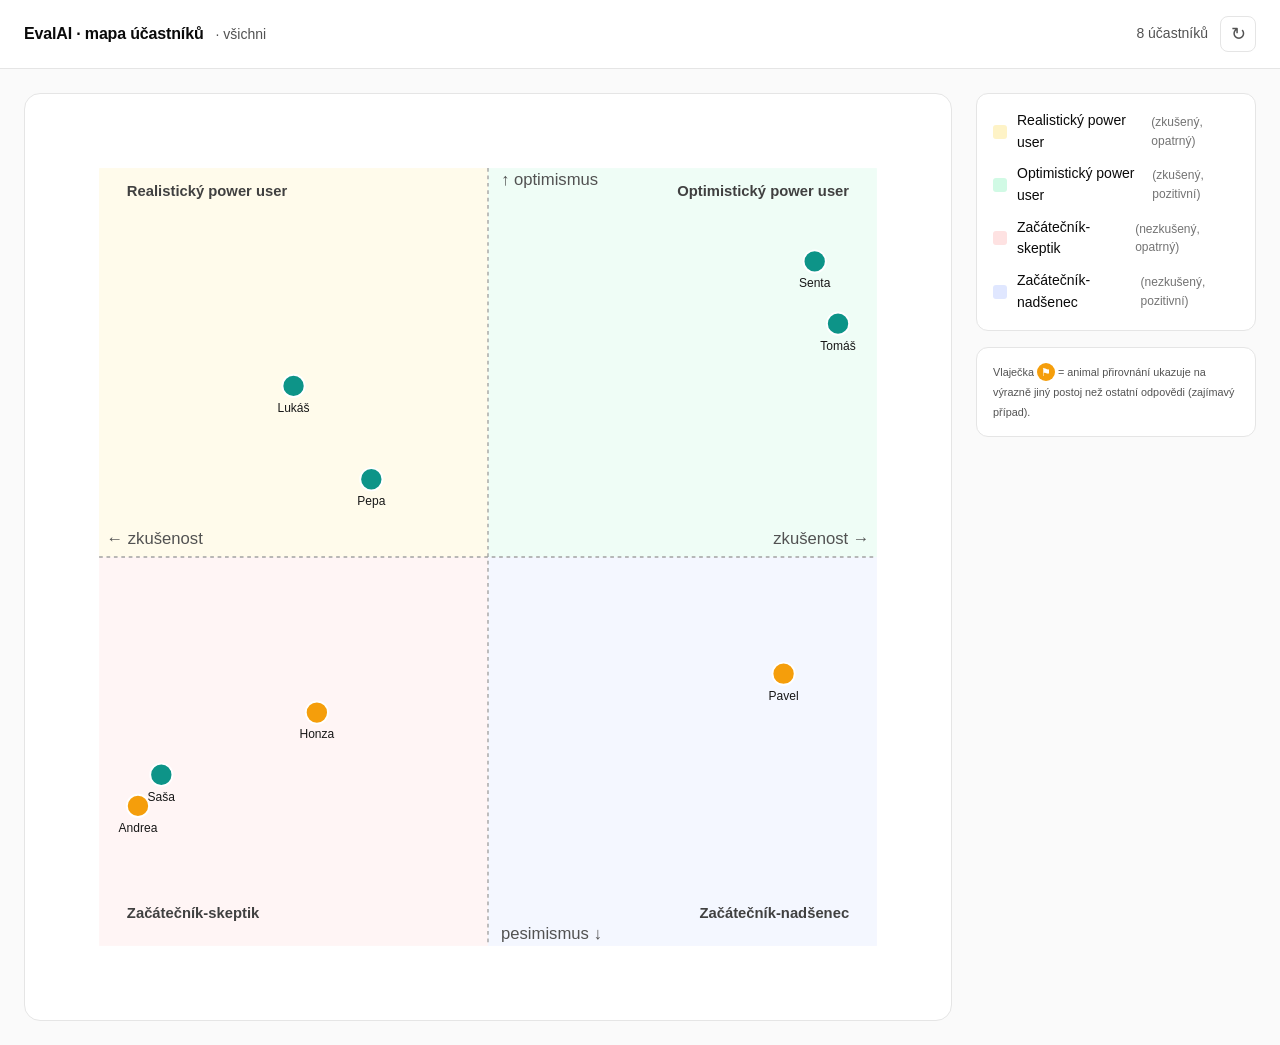
==== src/dashboard.html @ 33021b80 "feat: complete EvalAI v0.1 Frontend (Netlify): - src/index.html — step-by-step formulář, 10 otázek, " ====
<!DOCTYPE html>
<html lang="cs">
<head>
  <meta charset="UTF-8">
  <meta name="viewport" content="width=device-width, initial-scale=1.0">
  <meta name="theme-color" content="#0d9488">
  <title>EvalAI — mapa účastníků</title>
  <link rel="stylesheet" href="style.css">
  <link rel="stylesheet" href="dashboard.css">
</head>
<body class="dashboard-body">
  <header class="dash-header">
    <div class="dash-title">
      <strong>EvalAI · mapa účastníků</strong>
      <span id="workshop-label"></span>
    </div>
    <div class="dash-meta">
      <span id="count">0 účastníků</span>
      <button id="refresh-btn" class="btn-icon" title="Obnovit">↻</button>
    </div>
  </header>

  <main class="dash-main">
    <div id="plot-wrap" class="plot-wrap">
      <svg id="plot" viewBox="0 0 1000 1000" preserveAspectRatio="xMidYMid meet"></svg>
      <div id="tooltip" class="tooltip" hidden></div>
    </div>

    <aside class="legend">
      <div class="quadrant-legend">
        <div class="ql-row"><span class="ql-q tl"></span> Realistický power user <small>(zkušený, opatrný)</small></div>
        <div class="ql-row"><span class="ql-q tr"></span> Optimistický power user <small>(zkušený, pozitivní)</small></div>
        <div class="ql-row"><span class="ql-q bl"></span> Začátečník-skeptik <small>(nezkušený, opatrný)</small></div>
        <div class="ql-row"><span class="ql-q br"></span> Začátečník-nadšenec <small>(nezkušený, pozitivní)</small></div>
      </div>
      <div class="archetype-key">
        <small>Vlaječka <span class="flag">⚑</span> = animal přirovnání ukazuje na výrazně jiný postoj než ostatní odpovědi (zajímavý případ).</small>
      </div>
    </aside>
  </main>

  <div id="loading" class="loading" hidden>Načítám…</div>
  <div id="error" class="error-banner" hidden></div>

  <script src="config.js"></script>
  <script src="dashboard.js"></script>
</body>
</html>
---- src/style.css ----
/* EvalAI dotazník — moderní, elegantní, mobile-first
 * Paleta: near-white pozadí, near-black text, teal akcent
 */

:root {
  --bg: #ffffff;
  --bg-soft: #fafafa;
  --text: #0a0a0a;
  --text-muted: #525252;
  --text-subtle: #737373;
  --border: #e5e5e5;
  --border-strong: #d4d4d4;
  --accent: #0d9488;
  --accent-hover: #0f766e;
  --accent-soft: #ccfbf1;
  --error: #dc2626;
  --max-width: 560px;
  --radius: 12px;
  --transition: 200ms cubic-bezier(0.4, 0, 0.2, 1);
}

* {
  margin: 0;
  padding: 0;
  box-sizing: border-box;
}

html, body {
  height: 100%;
  overscroll-behavior: none;
}

body {
  font-family: -apple-system, BlinkMacSystemFont, "Inter", "Segoe UI", Roboto, "Helvetica Neue", Arial, sans-serif;
  font-size: 17px;
  line-height: 1.55;
  color: var(--text);
  background: var(--bg);
  -webkit-font-smoothing: antialiased;
  -moz-osx-font-smoothing: grayscale;
}

a {
  color: var(--accent);
  text-decoration: none;
}
a:hover { color: var(--accent-hover); text-decoration: underline; }

#app {
  display: flex;
  flex-direction: column;
  min-height: 100vh;
  min-height: 100dvh;
}

/* ──────── topbar ──────── */

.topbar {
  position: sticky;
  top: 0;
  background: var(--bg);
  border-bottom: 1px solid var(--border);
  z-index: 10;
  padding: 14px 20px;
  display: flex;
  align-items: center;
  gap: 16px;
}

.brand {
  font-size: 13px;
  font-weight: 600;
  letter-spacing: 0.04em;
  color: var(--text-muted);
  text-transform: uppercase;
}

.progress {
  flex: 1;
  height: 4px;
  background: var(--border);
  border-radius: 2px;
  overflow: hidden;
}

.progress-bar {
  height: 100%;
  background: var(--accent);
  width: 0%;
  transition: width 400ms cubic-bezier(0.4, 0, 0.2, 1);
}

/* ──────── screen container ──────── */

.screen-container {
  flex: 1;
  display: flex;
  flex-direction: column;
  padding: 0 20px;
  width: 100%;
  max-width: var(--max-width);
  margin: 0 auto;
}

.screen {
  display: flex;
  flex-direction: column;
  padding: 32px 0 24px;
  animation: fadeIn 280ms cubic-bezier(0.4, 0, 0.2, 1);
}

@keyframes fadeIn {
  from { opacity: 0; transform: translateY(8px); }
  to   { opacity: 1; transform: translateY(0); }
}

.section-tag {
  font-size: 12px;
  font-weight: 600;
  letter-spacing: 0.05em;
  text-transform: uppercase;
  color: var(--accent);
  margin-bottom: 10px;
}

.q-title {
  font-size: 22px;
  line-height: 1.35;
  font-weight: 600;
  letter-spacing: -0.01em;
  margin-bottom: 8px;
}

.q-subtitle {
  font-size: 15px;
  color: var(--text-muted);
  margin-bottom: 24px;
}

/* ──────── option buttons (single + multi) ──────── */

.options {
  display: flex;
  flex-direction: column;
  gap: 8px;
  margin-bottom: 8px;
}

.option {
  display: flex;
  align-items: center;
  gap: 12px;
  padding: 14px 16px;
  border: 1.5px solid var(--border);
  border-radius: var(--radius);
  background: var(--bg);
  cursor: pointer;
  transition: all var(--transition);
  text-align: left;
  font-size: 16px;
  color: var(--text);
  user-select: none;
  -webkit-tap-highlight-color: transparent;
}

.option:hover {
  border-color: var(--border-strong);
  background: var(--bg-soft);
}

.option.selected {
  border-color: var(--accent);
  background: var(--accent-soft);
  color: var(--accent-hover);
  font-weight: 500;
}

.option .indicator {
  flex-shrink: 0;
  width: 22px;
  height: 22px;
  border: 1.5px solid var(--border-strong);
  border-radius: 50%;
  display: flex;
  align-items: center;
  justify-content: center;
  transition: all var(--transition);
}

.option[data-type="multi"] .indicator {
  border-radius: 5px;
}

.option.selected .indicator {
  border-color: var(--accent);
  background: var(--accent);
}

.option.selected .indicator::after {
  content: "";
  display: block;
  width: 6px;
  height: 10px;
  border: solid white;
  border-width: 0 2px 2px 0;
  transform: rotate(45deg) translate(-1px, -1px);
}

.option.disabled {
  opacity: 0.4;
  pointer-events: none;
}

/* ──────── scale (Q6, Q9) ──────── */

.scale {
  display: flex;
  flex-direction: column;
  gap: 16px;
  margin-bottom: 8px;
}

.scale-buttons {
  display: grid;
  grid-template-columns: repeat(5, 1fr);
  gap: 8px;
}

.scale-btn {
  padding: 16px 0;
  border: 1.5px solid var(--border);
  border-radius: var(--radius);
  background: var(--bg);
  cursor: pointer;
  font-size: 18px;
  font-weight: 600;
  color: var(--text);
  transition: all var(--transition);
  -webkit-tap-highlight-color: transparent;
}

.scale-btn:hover {
  border-color: var(--border-strong);
  background: var(--bg-soft);
}

.scale-btn.selected {
  border-color: var(--accent);
  background: var(--accent);
  color: white;
}

.scale-labels {
  display: flex;
  justify-content: space-between;
  font-size: 13px;
  color: var(--text-subtle);
  padding: 0 4px;
}

/* ──────── text inputs ──────── */

.field {
  display: flex;
  flex-direction: column;
  gap: 6px;
  margin-bottom: 16px;
}

.field-label {
  font-size: 14px;
  font-weight: 500;
  color: var(--text-muted);
}

.field input,
.field textarea {
  width: 100%;
  padding: 14px 16px;
  border: 1.5px solid var(--border);
  border-radius: var(--radius);
  font-size: 17px;
  font-family: inherit;
  color: var(--text);
  background: var(--bg);
  transition: border-color var(--transition);
  -webkit-appearance: none;
  appearance: none;
}

.field input:focus,
.field textarea:focus {
  outline: none;
  border-color: var(--accent);
}

.field textarea {
  resize: vertical;
  min-height: 72px;
  line-height: 1.5;
}

.char-count {
  font-size: 12px;
  color: var(--text-subtle);
  text-align: right;
  margin-top: 2px;
}

/* ──────── animal screen specific ──────── */

.animal-pair {
  background: var(--bg-soft);
  border: 1px solid var(--border);
  border-radius: var(--radius);
  padding: 16px;
  margin-bottom: 16px;
}

.animal-pair-title {
  font-size: 13px;
  font-weight: 600;
  color: var(--text-muted);
  text-transform: uppercase;
  letter-spacing: 0.04em;
  margin-bottom: 12px;
}

/* ──────── nav buttons ──────── */

.nav {
  display: flex;
  gap: 12px;
  margin-top: 24px;
  padding-bottom: 24px;
}

.btn {
  flex: 1;
  padding: 16px 24px;
  border: none;
  border-radius: var(--radius);
  font-family: inherit;
  font-size: 16px;
  font-weight: 600;
  cursor: pointer;
  transition: all var(--transition);
  -webkit-tap-highlight-color: transparent;
}

.btn-primary {
  background: var(--accent);
  color: white;
}

.btn-primary:hover { background: var(--accent-hover); }
.btn-primary:disabled {
  background: var(--border-strong);
  color: var(--text-subtle);
  cursor: not-allowed;
}

.btn-secondary {
  flex: 0 0 auto;
  background: transparent;
  color: var(--text-muted);
  border: 1.5px solid var(--border);
  padding: 16px 18px;
}

.btn-secondary:hover {
  border-color: var(--border-strong);
  color: var(--text);
}

.error-msg {
  color: var(--error);
  font-size: 14px;
  margin-top: 8px;
  min-height: 20px;
}

/* ──────── welcome / thank you ──────── */

.welcome,
.thanks {
  display: flex;
  flex-direction: column;
  justify-content: center;
  flex: 1;
  padding: 40px 0;
  min-height: 60vh;
}

.welcome h1,
.thanks h1 {
  font-size: 32px;
  line-height: 1.2;
  font-weight: 700;
  letter-spacing: -0.02em;
  margin-bottom: 16px;
}

.welcome p,
.thanks p {
  font-size: 17px;
  color: var(--text-muted);
  margin-bottom: 16px;
}

.welcome-meta {
  margin-top: 24px;
  display: flex;
  gap: 16px;
  font-size: 14px;
  color: var(--text-subtle);
}

.thanks-icon {
  width: 64px;
  height: 64px;
  border-radius: 50%;
  background: var(--accent-soft);
  color: var(--accent-hover);
  display: flex;
  align-items: center;
  justify-content: center;
  font-size: 32px;
  margin-bottom: 24px;
}

/* ──────── footer ──────── */

.footer {
  text-align: center;
  padding: 16px 20px 24px;
  color: var(--text-subtle);
  font-size: 12px;
}

/* ──────── desktop tweaks ──────── */

@media (min-width: 640px) {
  body { font-size: 18px; }
  .q-title { font-size: 28px; }
  .topbar { padding: 18px 24px; }
  .screen { padding: 48px 0 32px; }
}

/* ──────── reduce motion ──────── */

@media (prefers-reduced-motion: reduce) {
  * { animation: none !important; transition: none !important; }
}
---- src/dashboard.css ----
/* EvalAI dashboard — vlastní vrstva navíc nad style.css */

.dashboard-body {
  background: #fafafa;
  min-height: 100vh;
  display: flex;
  flex-direction: column;
}

.dash-header {
  display: flex;
  align-items: center;
  justify-content: space-between;
  padding: 16px 24px;
  background: white;
  border-bottom: 1px solid var(--border);
}

.dash-title {
  display: flex;
  align-items: baseline;
  gap: 12px;
}

.dash-title strong {
  font-size: 16px;
  letter-spacing: -0.01em;
}

#workshop-label {
  font-size: 14px;
  color: var(--text-muted);
}

.dash-meta {
  display: flex;
  align-items: center;
  gap: 12px;
  font-size: 14px;
  color: var(--text-muted);
}

.btn-icon {
  width: 36px;
  height: 36px;
  border: 1px solid var(--border);
  border-radius: 8px;
  background: white;
  cursor: pointer;
  font-size: 18px;
  color: var(--text-muted);
  transition: all 200ms;
}

.btn-icon:hover {
  background: var(--bg-soft);
  color: var(--accent);
}

.dash-main {
  flex: 1;
  display: grid;
  grid-template-columns: 1fr 280px;
  gap: 24px;
  padding: 24px;
  max-width: 1400px;
  margin: 0 auto;
  width: 100%;
  box-sizing: border-box;
}

@media (max-width: 900px) {
  .dash-main {
    grid-template-columns: 1fr;
  }
}

.plot-wrap {
  position: relative;
  background: white;
  border: 1px solid var(--border);
  border-radius: 16px;
  overflow: hidden;
  aspect-ratio: 1 / 1;
}

#plot {
  width: 100%;
  height: 100%;
  display: block;
}

/* SVG styly */
.q-bg-tl { fill: #fef3c7; }   /* realistic power user — warm */
.q-bg-tr { fill: #d1fae5; }   /* optimistic power user — green */
.q-bg-bl { fill: #fee2e2; }   /* beginner skeptic — red */
.q-bg-br { fill: #e0e7ff; }   /* beginner enthusiast — blue */
.q-bg-tl, .q-bg-tr, .q-bg-bl, .q-bg-br { opacity: 0.35; }

.axis-line {
  stroke: #a3a3a3;
  stroke-width: 1.5;
  stroke-dasharray: 4 4;
}

.axis-label {
  font-family: -apple-system, BlinkMacSystemFont, "Inter", sans-serif;
  font-size: 18px;
  font-weight: 500;
  fill: #525252;
}

.q-label {
  font-family: -apple-system, BlinkMacSystemFont, "Inter", sans-serif;
  font-size: 16px;
  font-weight: 600;
  fill: #404040;
  pointer-events: none;
}

.point {
  fill: var(--accent);
  stroke: white;
  stroke-width: 2;
  cursor: pointer;
  transition: all 200ms;
}

.point.outlier {
  fill: #f59e0b;
}

.point:hover {
  stroke-width: 3;
  filter: brightness(0.9);
}

.point-label {
  font-family: -apple-system, BlinkMacSystemFont, "Inter", sans-serif;
  font-size: 13px;
  font-weight: 500;
  fill: #171717;
  pointer-events: none;
}

.tooltip {
  position: absolute;
  background: white;
  border: 1px solid var(--border-strong);
  border-radius: 10px;
  padding: 12px 14px;
  font-size: 13px;
  line-height: 1.5;
  max-width: 280px;
  box-shadow: 0 4px 20px rgba(0, 0, 0, 0.12);
  pointer-events: none;
  z-index: 5;
  transform: translate(-50%, -100%);
}

.tooltip strong { display: block; font-size: 14px; margin-bottom: 4px; }
.tooltip .arch { color: var(--accent); font-size: 12px; text-transform: uppercase; letter-spacing: 0.04em; }
.tooltip .animal-line { margin-top: 6px; color: var(--text-muted); }

/* Legend */

.legend {
  display: flex;
  flex-direction: column;
  gap: 16px;
}

.quadrant-legend {
  background: white;
  border: 1px solid var(--border);
  border-radius: 12px;
  padding: 16px;
  display: flex;
  flex-direction: column;
  gap: 10px;
}

.ql-row {
  display: flex;
  align-items: center;
  gap: 10px;
  font-size: 14px;
  color: var(--text);
}

.ql-row small {
  color: var(--text-subtle);
  font-size: 12px;
}

.ql-q {
  width: 14px;
  height: 14px;
  border-radius: 3px;
  flex-shrink: 0;
}

.ql-q.tl { background: #fef3c7; }
.ql-q.tr { background: #d1fae5; }
.ql-q.bl { background: #fee2e2; }
.ql-q.br { background: #e0e7ff; }

.archetype-key {
  background: white;
  border: 1px solid var(--border);
  border-radius: 12px;
  padding: 14px 16px;
  font-size: 13px;
  color: var(--text-muted);
}

.flag {
  display: inline-block;
  background: #f59e0b;
  color: white;
  width: 18px;
  height: 18px;
  border-radius: 50%;
  text-align: center;
  line-height: 18px;
  font-size: 11px;
}

/* loading + error */

.loading {
  position: fixed;
  top: 50%; left: 50%;
  transform: translate(-50%, -50%);
  background: rgba(255, 255, 255, 0.95);
  padding: 16px 24px;
  border-radius: 12px;
  box-shadow: 0 4px 20px rgba(0,0,0,0.1);
  font-size: 14px;
  color: var(--text-muted);
}

.error-banner {
  position: fixed;
  bottom: 20px; left: 50%;
  transform: translateX(-50%);
  background: var(--error);
  color: white;
  padding: 12px 20px;
  border-radius: 10px;
  font-size: 14px;
  box-shadow: 0 4px 20px rgba(0,0,0,0.2);
  max-width: 90%;
}
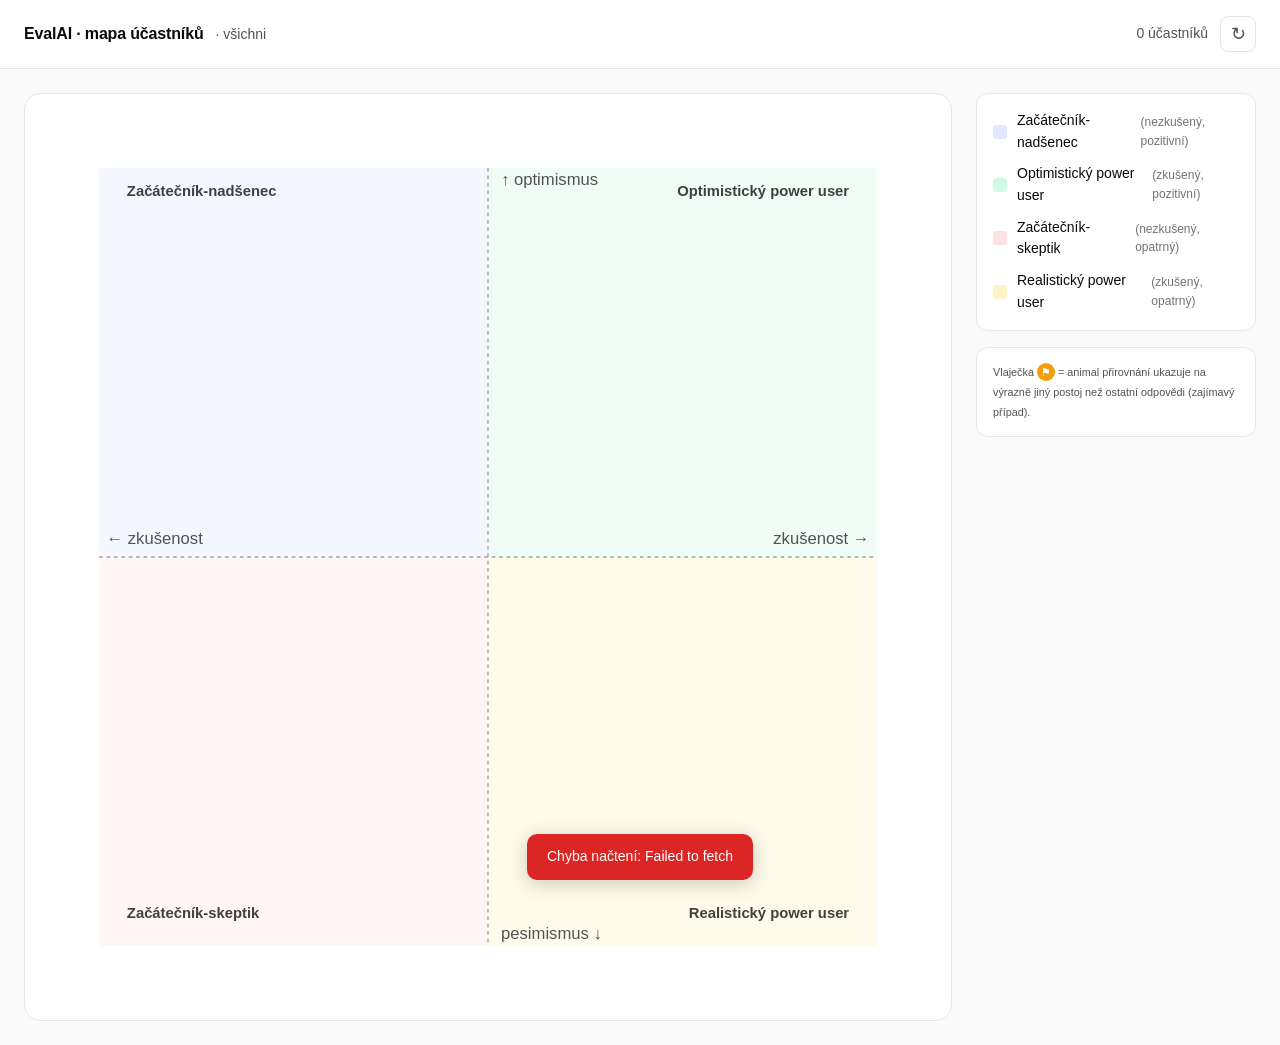
==== commit 11921f19: "fix: swap dashboard quadrants and add map CTA after submit - Top-left and bottom-right quadrant labe" ====
--- a/src/dashboard.html
+++ b/src/dashboard.html
@@ -28,10 +28,10 @@
 
     <aside class="legend">
       <div class="quadrant-legend">
-        <div class="ql-row"><span class="ql-q tl"></span> Realistický power user <small>(zkušený, opatrný)</small></div>
+        <div class="ql-row"><span class="ql-q tl"></span> Začátečník-nadšenec <small>(nezkušený, pozitivní)</small></div>
         <div class="ql-row"><span class="ql-q tr"></span> Optimistický power user <small>(zkušený, pozitivní)</small></div>
         <div class="ql-row"><span class="ql-q bl"></span> Začátečník-skeptik <small>(nezkušený, opatrný)</small></div>
-        <div class="ql-row"><span class="ql-q br"></span> Začátečník-nadšenec <small>(nezkušený, pozitivní)</small></div>
+        <div class="ql-row"><span class="ql-q br"></span> Realistický power user <small>(zkušený, opatrný)</small></div>
       </div>
       <div class="archetype-key">
         <small>Vlaječka <span class="flag">⚑</span> = animal přirovnání ukazuje na výrazně jiný postoj než ostatní odpovědi (zajímavý případ).</small>
--- a/src/style.css
+++ b/src/style.css
@@ -429,6 +429,13 @@
   margin-bottom: 24px;
 }
 
+.thanks-cta {
+  display: inline-flex;
+  align-self: flex-start;
+  margin-top: 12px;
+  text-decoration: none;
+}
+
 /* ──────── footer ──────── */
 
 .footer {
--- a/src/dashboard.css
+++ b/src/dashboard.css
@@ -91,10 +91,10 @@
 }
 
 /* SVG styly */
-.q-bg-tl { fill: #fef3c7; }   /* realistic power user — warm */
+.q-bg-tl { fill: #e0e7ff; }   /* beginner enthusiast — blue */
 .q-bg-tr { fill: #d1fae5; }   /* optimistic power user — green */
 .q-bg-bl { fill: #fee2e2; }   /* beginner skeptic — red */
-.q-bg-br { fill: #e0e7ff; }   /* beginner enthusiast — blue */
+.q-bg-br { fill: #fef3c7; }   /* realistic power user — warm */
 .q-bg-tl, .q-bg-tr, .q-bg-bl, .q-bg-br { opacity: 0.35; }
 
 .axis-line {
@@ -200,10 +200,10 @@
   flex-shrink: 0;
 }
 
-.ql-q.tl { background: #fef3c7; }
+.ql-q.tl { background: #e0e7ff; }
 .ql-q.tr { background: #d1fae5; }
 .ql-q.bl { background: #fee2e2; }
-.ql-q.br { background: #e0e7ff; }
+.ql-q.br { background: #fef3c7; }
 
 .archetype-key {
   background: white;
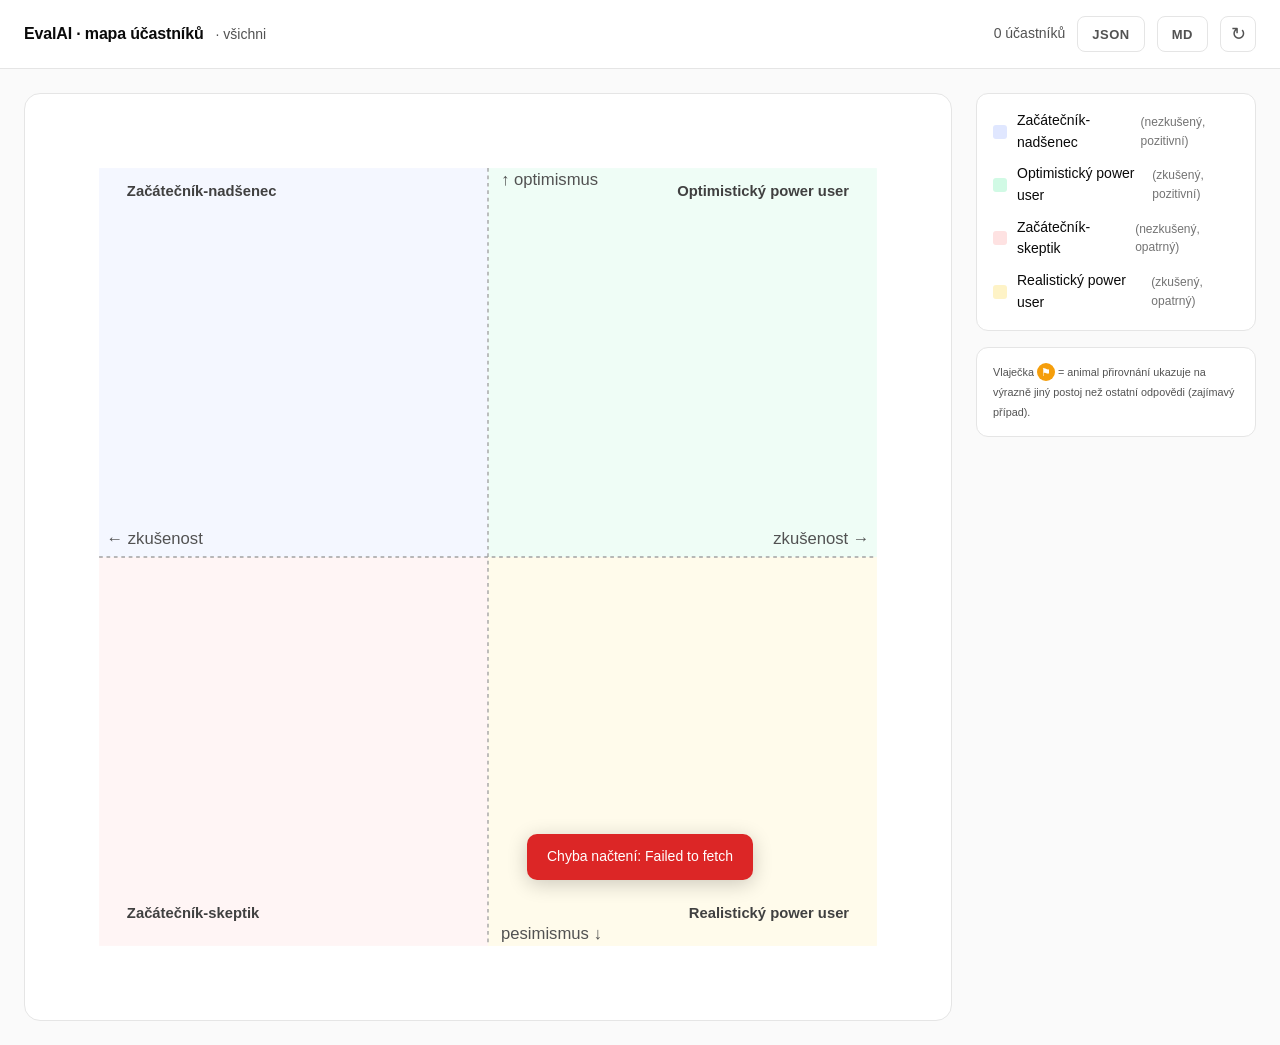
==== commit ecbf7416: "feat: dashboard export to JSON and MD Two new pill buttons in the dashboard header. JSON dumps the f" ====
--- a/src/dashboard.html
+++ b/src/dashboard.html
@@ -16,6 +16,8 @@
     </div>
     <div class="dash-meta">
       <span id="count">0 účastníků</span>
+      <button id="export-json-btn" class="btn-pill" title="Stáhnout všechna data jako JSON">JSON</button>
+      <button id="export-md-btn" class="btn-pill" title="Stáhnout přehled jako Markdown">MD</button>
       <button id="refresh-btn" class="btn-icon" title="Obnovit">↻</button>
     </div>
   </header>
--- a/src/style.css
+++ b/src/style.css
@@ -436,6 +436,82 @@
   text-decoration: none;
 }
 
+/* ──────── result screen po submitu ──────── */
+
+.result {
+  align-items: flex-start;
+  gap: 16px;
+}
+
+.result h1 {
+  font-size: 26px;
+  margin-bottom: 4px;
+}
+
+.result-map {
+  width: 100%;
+  max-width: 360px;
+  align-self: center;
+  margin: 8px 0 4px;
+  background: white;
+  border: 1px solid var(--border);
+  border-radius: 12px;
+  padding: 4px;
+}
+
+.result-map svg {
+  display: block;
+  width: 100%;
+  height: auto;
+}
+
+.result-archetype {
+  font-size: 18px;
+  font-weight: 600;
+  color: var(--accent);
+  letter-spacing: -0.01em;
+  margin-top: 4px;
+}
+
+.result-interpretation {
+  font-size: 16px;
+  line-height: 1.55;
+  color: var(--text);
+  margin: 4px 0 8px;
+}
+
+.result-animal {
+  background: var(--bg-soft);
+  border-radius: 10px;
+  padding: 12px 14px;
+  font-size: 14px;
+  color: var(--text-muted);
+  width: 100%;
+  box-sizing: border-box;
+}
+
+.result-animal-pair {
+  display: flex;
+  flex-wrap: wrap;
+  gap: 6px 10px;
+  align-items: baseline;
+  color: var(--text);
+}
+
+.result-animal-pair .sep { color: var(--text-subtle); }
+
+.result-animal-note {
+  margin-top: 6px;
+  font-style: italic;
+  color: var(--text-muted);
+}
+
+.result-cta {
+  align-self: flex-start;
+  text-decoration: none;
+  margin-top: 8px;
+}
+
 /* ──────── footer ──────── */
 
 .footer {
--- a/src/dashboard.css
+++ b/src/dashboard.css
@@ -55,6 +55,27 @@
 .btn-icon:hover {
   background: var(--bg-soft);
   color: var(--accent);
+}
+
+.btn-pill {
+  height: 36px;
+  padding: 0 14px;
+  border: 1px solid var(--border);
+  border-radius: 8px;
+  background: white;
+  cursor: pointer;
+  font-size: 13px;
+  font-weight: 600;
+  color: var(--text-muted);
+  letter-spacing: 0.04em;
+  font-family: inherit;
+  transition: all 200ms;
+}
+
+.btn-pill:hover {
+  background: var(--bg-soft);
+  color: var(--accent);
+  border-color: var(--accent);
 }
 
 .dash-main {
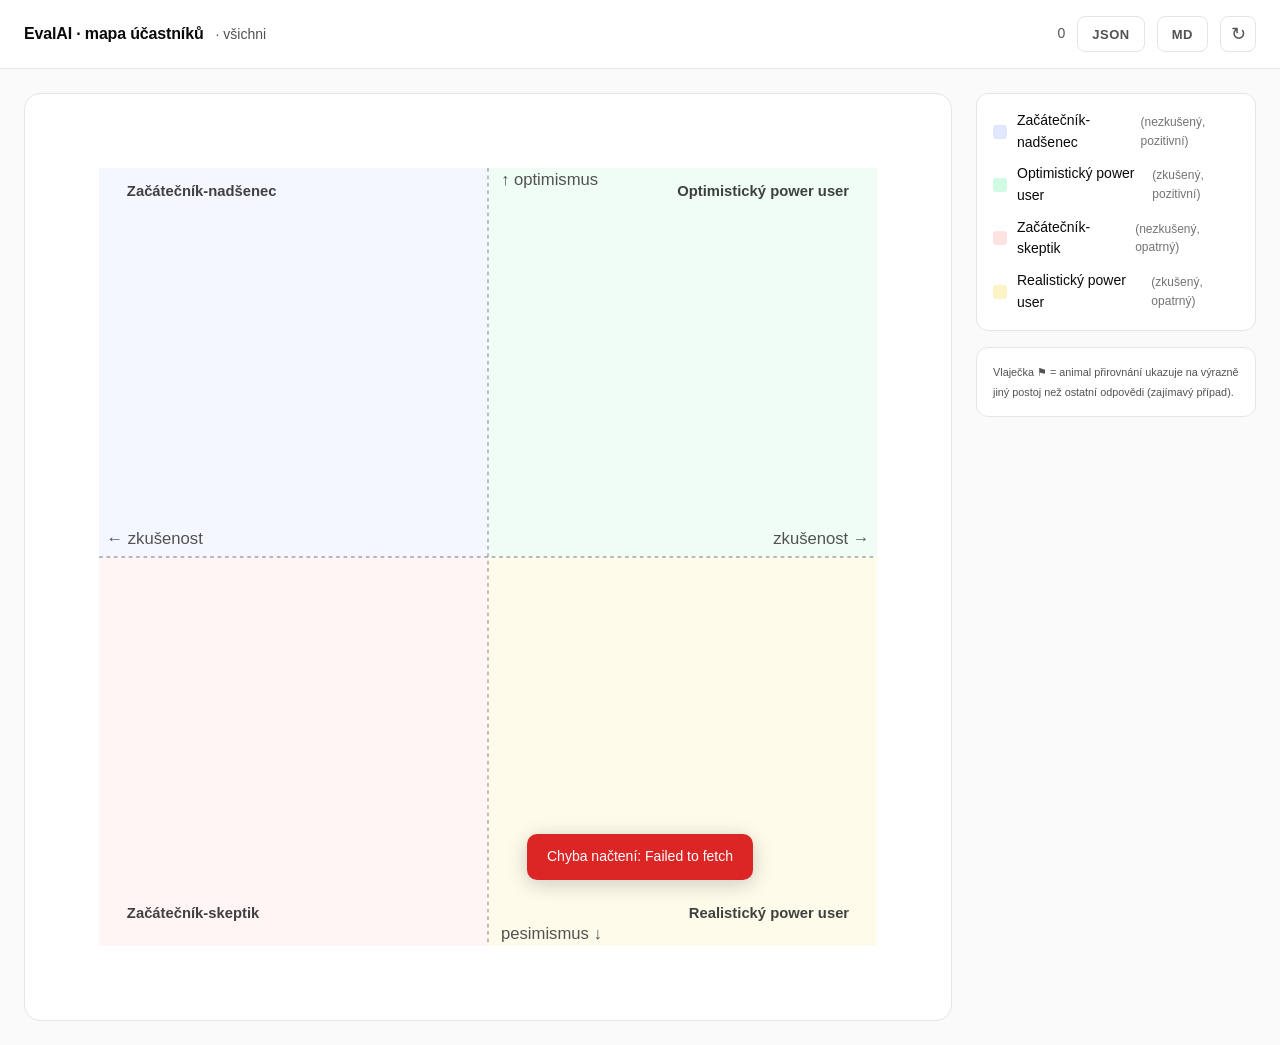
==== commit 2fac3f04: "feat: bilingual (CZ + EN) support via ?lang=en - new src/i18n.js: { cs, en } flat key map + t(key, l" ====
--- a/src/dashboard.html
+++ b/src/dashboard.html
@@ -11,14 +11,14 @@
 <body class="dashboard-body">
   <header class="dash-header">
     <div class="dash-title">
-      <strong>EvalAI · mapa účastníků</strong>
+      <strong id="dash-brand">EvalAI · mapa účastníků</strong>
       <span id="workshop-label"></span>
     </div>
     <div class="dash-meta">
-      <span id="count">0 účastníků</span>
-      <button id="export-json-btn" class="btn-pill" title="Stáhnout všechna data jako JSON">JSON</button>
-      <button id="export-md-btn" class="btn-pill" title="Stáhnout přehled jako Markdown">MD</button>
-      <button id="refresh-btn" class="btn-icon" title="Obnovit">↻</button>
+      <span id="count">0</span>
+      <button id="export-json-btn" class="btn-pill">JSON</button>
+      <button id="export-md-btn" class="btn-pill">MD</button>
+      <button id="refresh-btn" class="btn-icon">↻</button>
     </div>
   </header>
 
@@ -29,22 +29,18 @@
     </div>
 
     <aside class="legend">
-      <div class="quadrant-legend">
-        <div class="ql-row"><span class="ql-q tl"></span> Začátečník-nadšenec <small>(nezkušený, pozitivní)</small></div>
-        <div class="ql-row"><span class="ql-q tr"></span> Optimistický power user <small>(zkušený, pozitivní)</small></div>
-        <div class="ql-row"><span class="ql-q bl"></span> Začátečník-skeptik <small>(nezkušený, opatrný)</small></div>
-        <div class="ql-row"><span class="ql-q br"></span> Realistický power user <small>(zkušený, opatrný)</small></div>
-      </div>
+      <div class="quadrant-legend" id="quadrant-legend"></div>
       <div class="archetype-key">
-        <small>Vlaječka <span class="flag">⚑</span> = animal přirovnání ukazuje na výrazně jiný postoj než ostatní odpovědi (zajímavý případ).</small>
+        <small id="flag-note"></small>
       </div>
     </aside>
   </main>
 
-  <div id="loading" class="loading" hidden>Načítám…</div>
+  <div id="loading" class="loading" hidden></div>
   <div id="error" class="error-banner" hidden></div>
 
   <script src="config.js"></script>
+  <script src="i18n.js"></script>
   <script src="dashboard.js"></script>
 </body>
 </html>
--- a/src/style.css
+++ b/src/style.css
@@ -273,6 +273,80 @@
   color: var(--text-muted);
 }
 
+.field-help {
+  display: block;
+  margin-top: 6px;
+  font-size: 13px;
+  color: var(--text-subtle, #888);
+  line-height: 1.4;
+}
+
+.field-help code {
+  background: var(--bg-muted, #f3f4f6);
+  padding: 1px 5px;
+  border-radius: 3px;
+  font-size: 12px;
+}
+
+/* ── Demografická obrazovka (q11) ─────────────────────────────── */
+
+.demographic-group {
+  margin-top: 20px;
+}
+
+.demographic-label {
+  font-size: 14px;
+  font-weight: 600;
+  color: var(--text-muted);
+  margin-bottom: 8px;
+}
+
+.demographic-options {
+  display: flex;
+  flex-wrap: wrap;
+  gap: 6px;
+}
+
+.demographic-option {
+  padding: 8px 14px;
+  font-size: 14px;
+  border-radius: 999px;
+  background: var(--bg-card, #fff);
+  border: 1.5px solid var(--border, #e5e7eb);
+  color: var(--text, #171717);
+  cursor: pointer;
+  transition: all 0.15s ease;
+}
+
+.demographic-option:hover {
+  border-color: var(--accent, #0d9488);
+}
+
+.demographic-option.selected {
+  background: var(--accent, #0d9488);
+  border-color: var(--accent, #0d9488);
+  color: #fff;
+}
+
+.demographics-skip {
+  text-align: center;
+  margin-top: 16px;
+}
+
+.link-btn {
+  background: none;
+  border: none;
+  color: var(--text-subtle, #888);
+  font-size: 14px;
+  text-decoration: underline;
+  cursor: pointer;
+  padding: 8px;
+}
+
+.link-btn:hover {
+  color: var(--accent, #0d9488);
+}
+
 .field input,
 .field textarea {
   width: 100%;
@@ -436,6 +510,35 @@
   text-decoration: none;
 }
 
+/* ──────── computing screen (po submitu, čekáme na výsledek) ──────── */
+
+.thanks.computing {
+  align-items: flex-start;
+}
+
+.computing-dots {
+  display: flex;
+  gap: 10px;
+  margin-bottom: 20px;
+}
+
+.computing-dots span {
+  width: 12px;
+  height: 12px;
+  border-radius: 50%;
+  background: var(--accent);
+  opacity: 0.3;
+  animation: computingPulse 1.4s infinite ease-in-out;
+}
+
+.computing-dots span:nth-child(2) { animation-delay: 0.2s; }
+.computing-dots span:nth-child(3) { animation-delay: 0.4s; }
+
+@keyframes computingPulse {
+  0%, 80%, 100% { opacity: 0.25; transform: scale(0.85); }
+  40%           { opacity: 1;    transform: scale(1.05); }
+}
+
 /* ──────── result screen po submitu ──────── */
 
 .result {
--- a/src/dashboard.css
+++ b/src/dashboard.css
@@ -112,9 +112,9 @@
 }
 
 /* SVG styly */
-.q-bg-tl { fill: #e0e7ff; }   /* beginner enthusiast — blue */
+.q-bg-tl { fill: #e0e7ff; }   /* casual enthusiast — blue */
 .q-bg-tr { fill: #d1fae5; }   /* optimistic power user — green */
-.q-bg-bl { fill: #fee2e2; }   /* beginner skeptic — red */
+.q-bg-bl { fill: #fee2e2; }   /* casual skeptic — red */
 .q-bg-br { fill: #fef3c7; }   /* realistic power user — warm */
 .q-bg-tl, .q-bg-tr, .q-bg-bl, .q-bg-br { opacity: 0.35; }
 
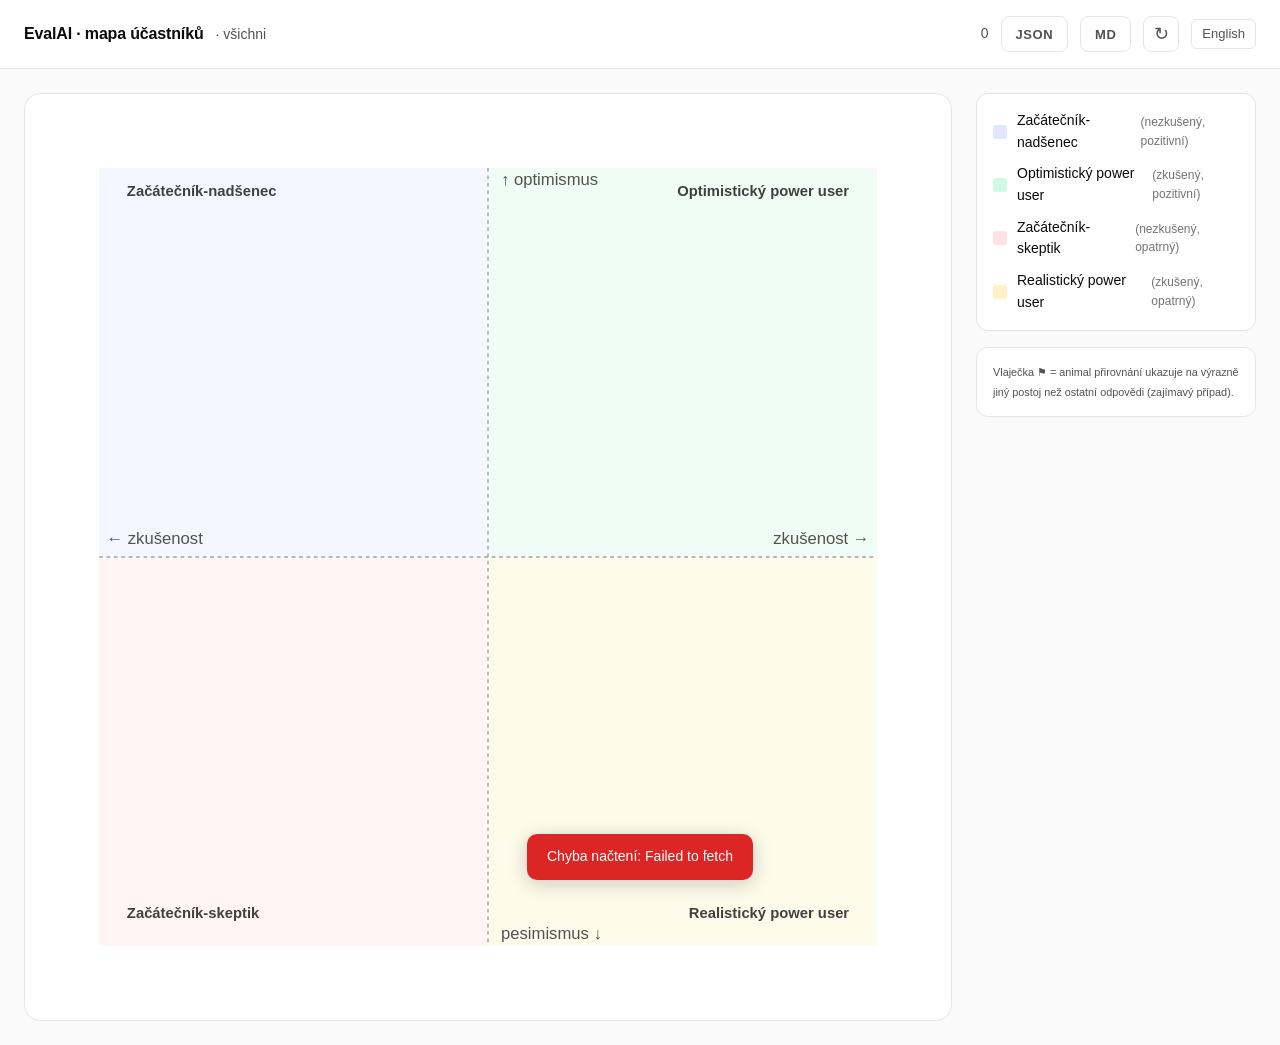
==== commit f4a04b11: "feat: top-right CZ/EN language toggle - new .lang-toggle pill in topbar (index.html) and dash-meta (" ====
--- a/src/dashboard.html
+++ b/src/dashboard.html
@@ -19,6 +19,7 @@
       <button id="export-json-btn" class="btn-pill">JSON</button>
       <button id="export-md-btn" class="btn-pill">MD</button>
       <button id="refresh-btn" class="btn-icon">↻</button>
+      <a id="lang-toggle" class="lang-toggle" href="#"></a>
     </div>
   </header>
 
--- a/src/style.css
+++ b/src/style.css
@@ -83,6 +83,25 @@
   overflow: hidden;
 }
 
+/* Přepínač jazyka — vpravo nahoře v topbaru i dashboard headeru. */
+.lang-toggle {
+  font-size: 13px;
+  font-weight: 500;
+  color: var(--text-muted);
+  text-decoration: none;
+  padding: 4px 10px;
+  border-radius: 6px;
+  border: 1px solid var(--border);
+  transition: background 120ms, color 120ms, border-color 120ms;
+  white-space: nowrap;
+}
+
+.lang-toggle:hover {
+  background: var(--bg-soft, #f5f5f5);
+  color: var(--text, #171717);
+  border-color: var(--text-muted);
+}
+
 .progress-bar {
   height: 100%;
   background: var(--accent);
